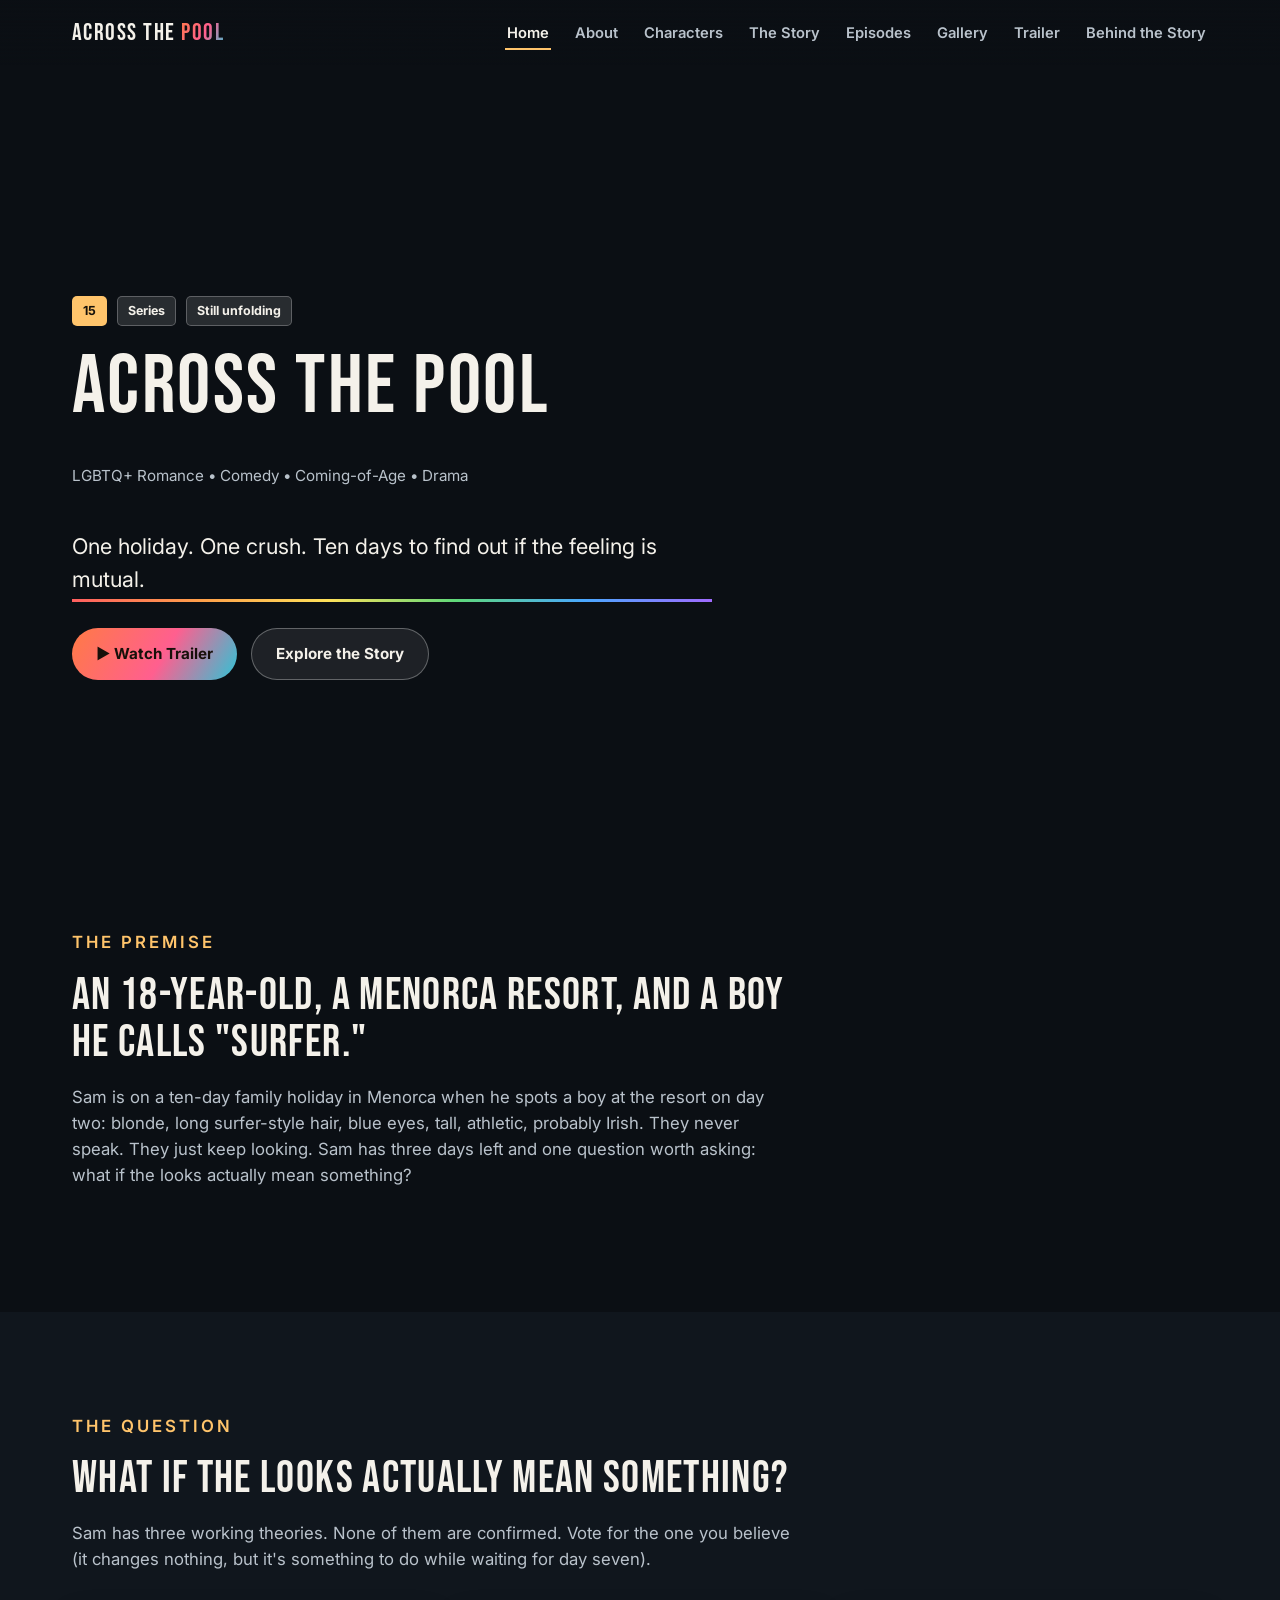
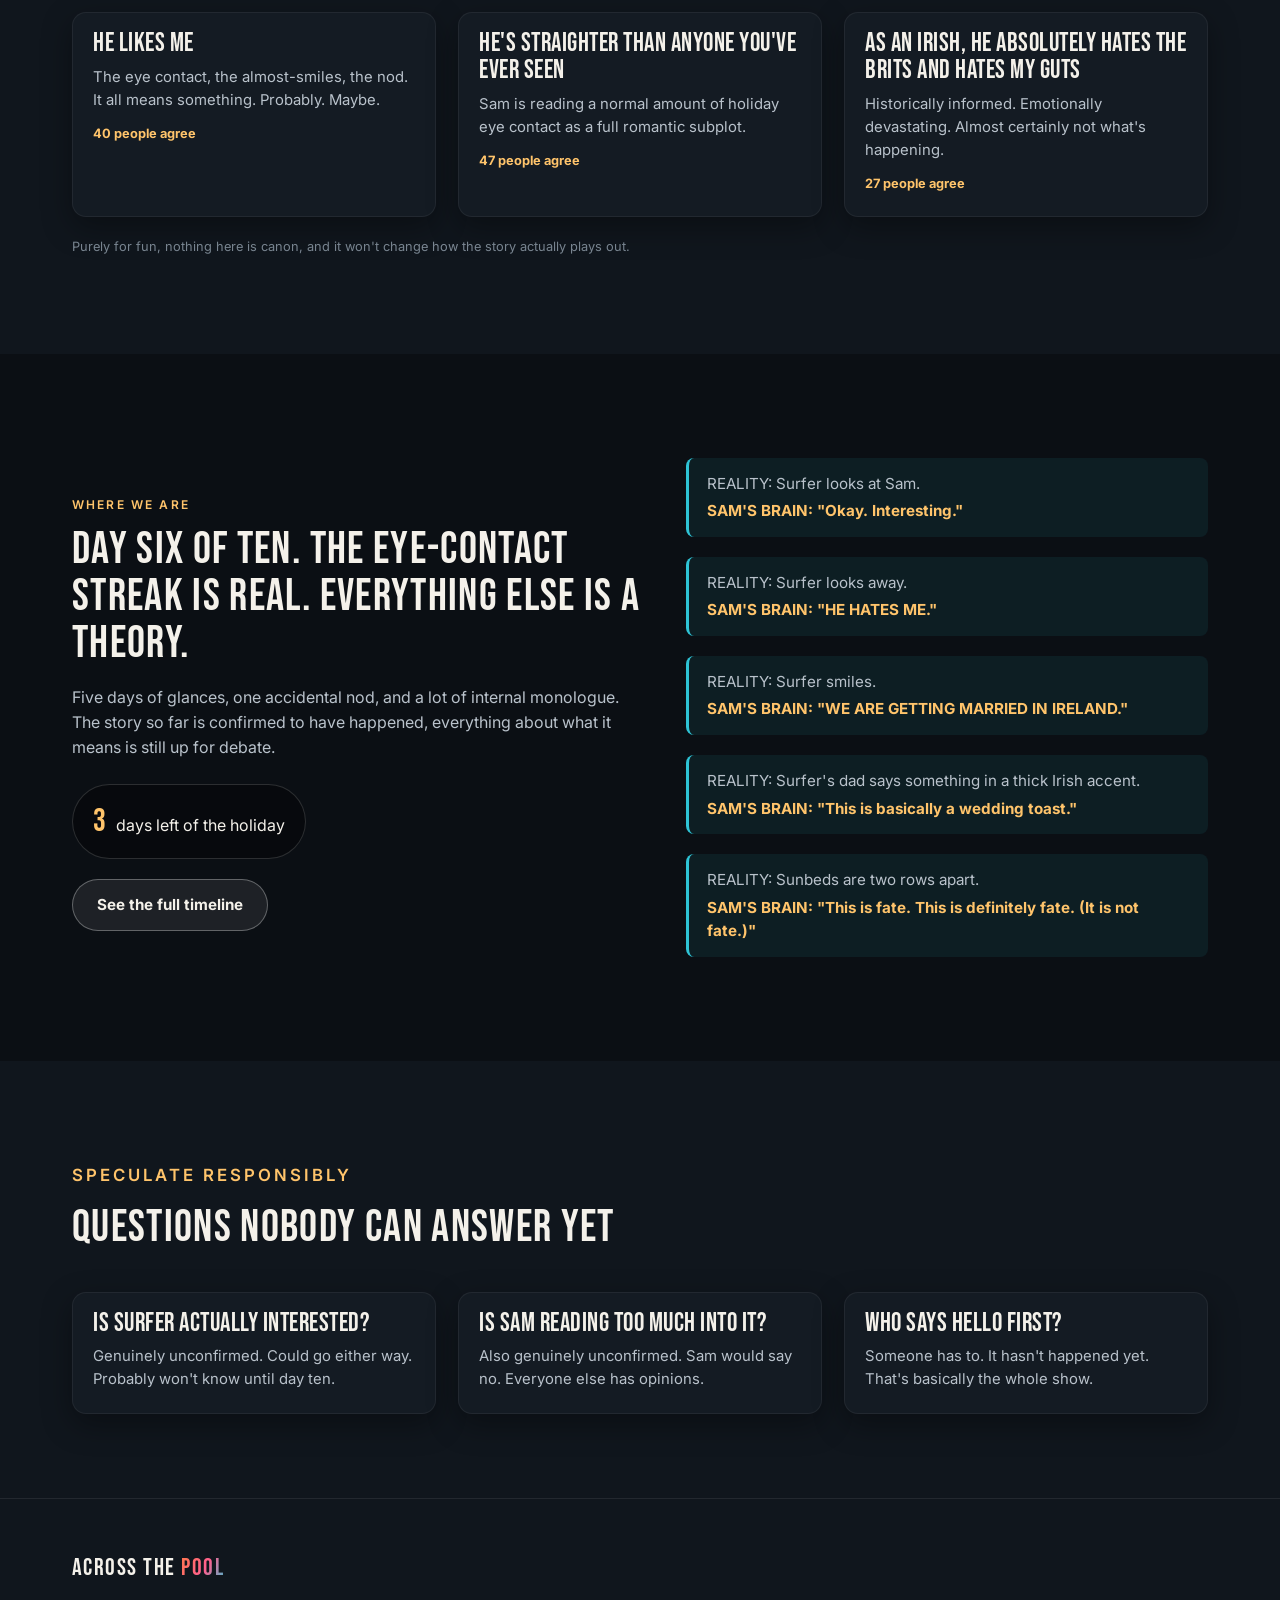
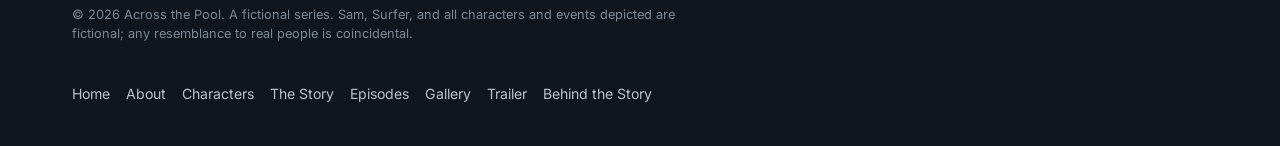
==== index.html @ 37cc49f0 "Build full Across the Pool promotional site Static, framework-free 8-page site (Home, About, Charact" ====
<!DOCTYPE html>
<html lang="en">
<head>
<meta charset="UTF-8">
<meta name="viewport" content="width=device-width, initial-scale=1.0">
<title>Across the Pool — An LGBTQ+ Coming-of-Age Romcom Series</title>
<meta name="description" content="Across the Pool: an 18-year-old on holiday in Menorca develops a crush on a mysterious Irish surfer. A real-time LGBTQ+ coming-of-age romantic comedy about looks that might mean something.">
<meta name="keywords" content="LGBTQ+ romcom, Menorca holiday romance, coming-of-age series, gay romcom, summer romance series, holiday crush story">
<link rel="canonical" href="./index.html">
<meta property="og:type" content="video.tv_show">
<meta property="og:title" content="Across the Pool">
<meta property="og:description" content="One holiday. One crush. Ten days to find out if the feeling is mutual.">
<meta property="og:image" content="https://images.unsplash.com/photo-1544984243-ec57ea16fe25?auto=format&fit=crop&w=1200&q=75">
<meta name="twitter:card" content="summary_large_image">
<meta name="twitter:title" content="Across the Pool">
<meta name="twitter:description" content="An 18-year-old on holiday in Menorca develops a crush on a mysterious Irish surfer, but does he feel the same?">
<link rel="preconnect" href="https://fonts.googleapis.com">
<link rel="preconnect" href="https://fonts.gstatic.com" crossorigin>
<link href="https://fonts.googleapis.com/css2?family=Bebas+Neue&family=Inter:wght@400;500;600;700;800&display=swap" rel="stylesheet">
<link rel="stylesheet" href="./assets/css/style.css">
<script type="application/ld+json">
{
  "@context": "https://schema.org",
  "@type": "TVSeries",
  "name": "Across the Pool",
  "genre": ["LGBTQ+ Romance", "Comedy", "Coming-of-Age", "Drama"],
  "description": "An 18-year-old on holiday in Menorca develops a crush on a mysterious Irish surfer, but does he feel the same?",
  "contentRating": "15"
}
</script>
</head>
<body>
<a href="#main" class="skip-link">Skip to content</a>

<header class="site-header">
  <div class="container nav-inner">
    <a href="./index.html" class="wordmark">ACROSS THE <span class="pool-word">POOL</span></a>
    <button class="nav-toggle" aria-expanded="false" aria-label="Toggle navigation menu">☰ Menu</button>
    <ul class="nav-links">
      <li><a href="./index.html" aria-current="page">Home</a></li>
      <li><a href="./about.html">About</a></li>
      <li><a href="./characters.html">Characters</a></li>
      <li><a href="./story.html">The Story</a></li>
      <li><a href="./episodes.html">Episodes</a></li>
      <li><a href="./gallery.html">Gallery</a></li>
      <li><a href="./trailer.html">Trailer</a></li>
      <li><a href="./behind-the-story.html">Behind the Story</a></li>
    </ul>
  </div>
</header>

<main id="main">
  <section class="hero">
    <div class="hero-bg" style="background-image:url('https://images.unsplash.com/photo-1544984243-ec57ea16fe25?auto=format&fit=crop&w=1920&q=80');" role="img" aria-label="Swimming pool beside a building at dusk, warm evening light"></div>
    <div class="container hero-content">
      <div class="badge-row">
        <span class="badge rating">15</span>
        <span class="badge">Series</span>
        <span class="badge">Still unfolding</span>
      </div>
      <h1>ACROSS THE <span class="pool-word">POOL</span></h1>
      <p class="genre-line">LGBTQ+ Romance • Comedy • Coming-of-Age • Drama</p>
      <p class="hero-tagline gradient-underline">One holiday. One crush. Ten days to find out if the feeling is mutual.</p>
      <div class="cta-row">
        <a href="./trailer.html" class="btn btn-primary">▶ Watch Trailer</a>
        <a href="./story.html" class="btn btn-secondary">Explore the Story</a>
      </div>
    </div>
  </section>

  <section>
    <div class="container">
      <div class="section-head">
        <p class="eyebrow">The Premise</p>
        <h2>An 18-year-old, a Menorca resort, and a boy he calls "Surfer."</h2>
        <p>Sam is on a ten-day family holiday in Menorca when he spots a boy at the resort on day two: blonde, long surfer-style hair, blue eyes, tall, athletic, probably Irish. They never speak. They just keep looking. Sam has three days left and one question worth asking: what if the looks actually mean something?</p>
      </div>
    </div>
  </section>

  <section class="section-alt">
    <div class="container">
      <div class="section-head">
        <p class="eyebrow">The Question</p>
        <h2>What if the looks actually mean something?</h2>
        <p>Sam has three working theories. None of them are confirmed. Vote for the one you believe (it changes nothing, but it's something to do while waiting for day seven).</p>
      </div>
      <div class="grid grid-3" data-theories></div>
      <p class="small-note mt-2">Purely for fun, nothing here is canon, and it won't change how the story actually plays out.</p>
    </div>
  </section>

  <section>
    <div class="container two-col">
      <div>
        <p class="eyebrow">Where We Are</p>
        <h2>Day six of ten. The eye-contact streak is real. Everything else is a theory.</h2>
        <p>Five days of glances, one accidental nod, and a lot of internal monologue. The story so far is confirmed to have happened, everything about what it means is still up for debate.</p>
        <div class="countdown">
          <span class="num" data-days-left>3</span>
          <span>days left of the holiday</span>
        </div>
        <div class="cta-row mt-2">
          <a href="./story.html" class="btn btn-secondary">See the full timeline</a>
        </div>
      </div>
      <div>
        <div data-brain-gags></div>
      </div>
    </div>
  </section>

  <section class="section-alt">
    <div class="container">
      <div class="section-head">
        <p class="eyebrow">Speculate Responsibly</p>
        <h2>Questions nobody can answer yet</h2>
      </div>
      <div class="grid grid-3">
        <div class="card"><div class="card-body"><h3>Is Surfer actually interested?</h3><p>Genuinely unconfirmed. Could go either way. Probably won't know until day ten.</p></div></div>
        <div class="card"><div class="card-body"><h3>Is Sam reading too much into it?</h3><p>Also genuinely unconfirmed. Sam would say no. Everyone else has opinions.</p></div></div>
        <div class="card"><div class="card-body"><h3>Who says hello first?</h3><p>Someone has to. It hasn't happened yet. That's basically the whole show.</p></div></div>
      </div>
    </div>
  </section>
</main>

<footer class="site-footer">
  <div class="container">
    <div class="footer-inner">
      <div>
        <a href="./index.html" class="wordmark">ACROSS THE <span class="pool-word">POOL</span></a>
        <p class="footer-fine">© 2026 Across the Pool. A fictional series. Sam, Surfer, and all characters and events depicted are fictional; any resemblance to real people is coincidental.</p>
      </div>
      <ul class="footer-links">
        <li><a href="./index.html">Home</a></li>
        <li><a href="./about.html">About</a></li>
        <li><a href="./characters.html">Characters</a></li>
        <li><a href="./story.html">The Story</a></li>
        <li><a href="./episodes.html">Episodes</a></li>
        <li><a href="./gallery.html">Gallery</a></li>
        <li><a href="./trailer.html">Trailer</a></li>
        <li><a href="./behind-the-story.html">Behind the Story</a></li>
      </ul>
    </div>
  </div>
</footer>

<script src="./assets/js/data.js"></script>
<script src="./assets/js/main.js"></script>
</body>
</html>
---- assets/css/style.css ----
/* Across the Pool — global stylesheet */

:root {
  --c-bg: #0b0f14;
  --c-bg-elevated: #10161d;
  --c-bg-card: #141b23;
  --c-text: #f4f1ea;
  --c-text-dim: #b9c2cb;
  --c-text-faint: #7c8894;

  --c-sunset-orange: #ff7a45;
  --c-sunset-pink: #ff5f8f;
  --c-gold: #ffc46b;
  --c-pool-blue: #2ec4d6;
  --c-pool-deep: #1690a8;

  --c-ie-green: #169b62;
  --c-ie-orange: #ff8c37;
  --c-uk-red: #c8102e;
  --c-uk-blue: #012169;
  --c-es-red: #aa151b;
  --c-es-gold: #f1bf00;

  --pride-gradient: linear-gradient(90deg, #ff5f5f, #ff9f4a, #ffe15a, #5fd97a, #4aa8ff, #a06bff);

  --grad-hero: linear-gradient(180deg, rgba(11,15,20,0.15) 0%, rgba(11,15,20,0.55) 55%, rgba(11,15,20,0.97) 100%);
  --grad-sunset: linear-gradient(120deg, var(--c-sunset-orange), var(--c-sunset-pink) 55%, var(--c-pool-blue));

  --radius: 14px;
  --radius-sm: 8px;
  --shadow-card: 0 10px 30px rgba(0,0,0,0.35);
  --font-display: "Bebas Neue", "Poppins", sans-serif;
  --font-body: "Inter", "Poppins", sans-serif;
  --maxw: 1180px;
}

@media (prefers-reduced-motion: reduce) {
  * { animation-duration: 0.001ms !important; animation-iteration-count: 1 !important; transition-duration: 0.001ms !important; scroll-behavior: auto !important; }
}

* { box-sizing: border-box; }
html { scroll-behavior: smooth; }

body {
  margin: 0;
  background: var(--c-bg);
  color: var(--c-text);
  font-family: var(--font-body);
  line-height: 1.55;
  -webkit-font-smoothing: antialiased;
}

img { max-width: 100%; display: block; }

a { color: inherit; }

.container {
  max-width: var(--maxw);
  margin: 0 auto;
  padding: 0 22px;
}

.skip-link {
  position: absolute;
  left: -999px;
  top: 0;
  background: var(--c-gold);
  color: #101010;
  padding: 10px 16px;
  z-index: 999;
  border-radius: 0 0 8px 0;
}
.skip-link:focus { left: 0; }

/* Typography */
h1, h2, h3, .display {
  font-family: var(--font-display);
  letter-spacing: 0.03em;
  font-weight: 400;
  line-height: 1.05;
  margin: 0 0 0.4em;
}
h1 { font-size: clamp(2.6rem, 7vw, 5.2rem); }
h2 { font-size: clamp(1.8rem, 4vw, 2.8rem); }
h3 { font-size: clamp(1.2rem, 2.4vw, 1.6rem); letter-spacing: 0.02em; }
p { color: var(--c-text-dim); }
.eyebrow {
  text-transform: uppercase;
  letter-spacing: 0.18em;
  font-size: 0.75rem;
  font-weight: 600;
  color: var(--c-gold);
}

.gradient-underline {
  display: inline-block;
  padding-bottom: 6px;
  background-image: var(--pride-gradient);
  background-size: 100% 3px;
  background-repeat: no-repeat;
  background-position: 0 100%;
}

/* Focus states */
a:focus-visible, button:focus-visible, [tabindex]:focus-visible, input:focus-visible {
  outline: 3px solid var(--c-gold);
  outline-offset: 2px;
}

/* Header / Nav */
.site-header {
  position: fixed;
  top: 0; left: 0; right: 0;
  z-index: 100;
  padding: 14px 0;
  background: linear-gradient(180deg, rgba(11,15,20,0.92), rgba(11,15,20,0));
  transition: background 0.3s ease;
}
.site-header.scrolled {
  background: rgba(11,15,20,0.92);
  backdrop-filter: blur(10px);
  box-shadow: 0 2px 20px rgba(0,0,0,0.3);
}
.nav-inner {
  display: flex;
  align-items: center;
  justify-content: space-between;
  gap: 16px;
}
.wordmark {
  font-family: var(--font-display);
  font-size: 1.5rem;
  letter-spacing: 0.06em;
  text-decoration: none;
  color: var(--c-text);
  display: flex;
  align-items: baseline;
  gap: 6px;
}
.wordmark .pool-word {
  background-image: var(--grad-sunset);
  -webkit-background-clip: text;
  background-clip: text;
  color: transparent;
}
.nav-links {
  display: flex;
  gap: 22px;
  list-style: none;
  margin: 0;
  padding: 0;
}
.nav-links a {
  text-decoration: none;
  font-size: 0.92rem;
  font-weight: 600;
  color: var(--c-text-dim);
  padding: 6px 2px;
  border-bottom: 2px solid transparent;
  transition: color 0.2s, border-color 0.2s;
}
.nav-links a:hover, .nav-links a[aria-current="page"] {
  color: var(--c-text);
  border-bottom-color: var(--c-gold);
}
.nav-toggle {
  display: none;
  background: none;
  border: 1px solid var(--c-text-faint);
  color: var(--c-text);
  border-radius: var(--radius-sm);
  padding: 8px 10px;
  cursor: pointer;
}

@media (max-width: 860px) {
  .nav-toggle { display: inline-flex; }
  .nav-links {
    position: absolute;
    top: 100%;
    left: 0; right: 0;
    background: rgba(11,15,20,0.98);
    flex-direction: column;
    padding: 16px 22px 22px;
    display: none;
    gap: 14px;
  }
  .nav-links.open { display: flex; }
}

/* Hero */
.hero {
  position: relative;
  min-height: 92vh;
  display: flex;
  align-items: flex-end;
  background-size: cover;
  background-position: center;
  overflow: hidden;
}
.hero::before {
  content: "";
  position: absolute;
  inset: 0;
  background: var(--grad-hero);
}
.hero .hero-bg {
  position: absolute;
  inset: 0;
  background-size: cover;
  background-position: center;
  animation: slowzoom 24s ease-in-out infinite alternate;
}
@keyframes slowzoom {
  from { transform: scale(1); }
  to { transform: scale(1.08); }
}
.hero-content {
  position: relative;
  z-index: 2;
  padding-bottom: 64px;
  width: 100%;
}
.badge-row {
  display: flex;
  gap: 10px;
  align-items: center;
  flex-wrap: wrap;
  margin-bottom: 18px;
}
.badge {
  font-size: 0.78rem;
  font-weight: 700;
  padding: 4px 10px;
  border-radius: 5px;
  background: rgba(255,255,255,0.12);
  border: 1px solid rgba(255,255,255,0.25);
}
.badge.rating { background: var(--c-gold); color: #16110a; border-color: transparent; }
.genre-line {
  font-size: 0.95rem;
  color: var(--c-text-dim);
  margin-bottom: 20px;
}
.hero-tagline {
  font-size: clamp(1.05rem, 2.2vw, 1.35rem);
  max-width: 640px;
  color: var(--c-text);
  margin-bottom: 26px;
}
.cta-row { display: flex; gap: 14px; flex-wrap: wrap; }

.btn {
  display: inline-flex;
  align-items: center;
  gap: 8px;
  padding: 13px 24px;
  border-radius: 999px;
  font-weight: 700;
  font-size: 0.95rem;
  text-decoration: none;
  border: none;
  cursor: pointer;
  transition: transform 0.15s ease, box-shadow 0.15s ease;
}
.btn:hover { transform: translateY(-2px); }
.btn-primary {
  background: var(--grad-sunset);
  color: #17100a;
}
.btn-primary:hover { box-shadow: 0 10px 24px rgba(255,122,69,0.35); }
.btn-secondary {
  background: rgba(255,255,255,0.08);
  color: var(--c-text);
  border: 1px solid rgba(255,255,255,0.3);
}
.btn-secondary:hover { background: rgba(255,255,255,0.16); }

/* Sections */
section { padding: 84px 0; }
.section-alt { background: var(--c-bg-elevated); }
.section-head { max-width: 720px; margin-bottom: 40px; }
.section-head p { font-size: 1.05rem; }

/* Cards grid */
.grid {
  display: grid;
  gap: 22px;
}
.grid-3 { grid-template-columns: repeat(3, 1fr); }
.grid-2 { grid-template-columns: repeat(2, 1fr); }
.grid-4 { grid-template-columns: repeat(4, 1fr); }
@media (max-width: 900px) {
  .grid-3, .grid-4 { grid-template-columns: repeat(2, 1fr); }
}
@media (max-width: 600px) {
  .grid-3, .grid-4, .grid-2 { grid-template-columns: 1fr; }
}

.card {
  background: var(--c-bg-card);
  border-radius: var(--radius);
  overflow: hidden;
  border: 1px solid rgba(255,255,255,0.06);
  box-shadow: var(--shadow-card);
  transition: transform 0.2s ease, border-color 0.2s ease;
}
.card:hover { transform: translateY(-4px); border-color: rgba(255,196,107,0.4); }
.card-media { aspect-ratio: 16/10; overflow: hidden; background: #000; }
.card-media img { width: 100%; height: 100%; object-fit: cover; }
.card-body { padding: 18px 20px 22px; }
.card-body h3 { margin-bottom: 8px; }
.card-body p { font-size: 0.93rem; margin: 0; }

/* Theory cards */
.theory-card {
  cursor: pointer;
  position: relative;
}
.theory-card .vote-count {
  margin-top: 12px;
  font-size: 0.8rem;
  color: var(--c-gold);
  font-weight: 700;
}
.theory-card[aria-pressed="true"] {
  border-color: var(--c-gold);
  background: linear-gradient(180deg, rgba(255,196,107,0.08), var(--c-bg-card) 40%);
}

/* Brain gag */
.brain-gag {
  border-left: 3px solid var(--c-pool-blue);
  background: rgba(46,196,214,0.08);
  border-radius: var(--radius-sm);
  padding: 14px 18px;
  margin: 20px 0;
  font-size: 0.95rem;
}
.brain-gag .reality { color: var(--c-text-dim); }
.brain-gag .brain { color: var(--c-gold); font-weight: 700; display: block; margin-top: 4px; }

/* Countdown */
.countdown {
  display: inline-flex;
  align-items: baseline;
  gap: 10px;
  background: rgba(0,0,0,0.35);
  border: 1px solid rgba(255,255,255,0.15);
  padding: 12px 20px;
  border-radius: 999px;
  margin-top: 8px;
}
.countdown .num {
  font-family: var(--font-display);
  font-size: 2rem;
  color: var(--c-gold);
}

/* Flip cards (Characters) */
.flip-wrap {
  perspective: 1400px;
}
.flip-card {
  position: relative;
  width: 100%;
  min-height: 320px;
  cursor: pointer;
}
.flip-inner {
  position: relative;
  width: 100%;
  height: 100%;
  min-height: 320px;
  transition: transform 0.6s cubic-bezier(.2,.8,.2,1);
  transform-style: preserve-3d;
}
.flip-card.flipped .flip-inner { transform: rotateY(180deg); }
.flip-face {
  position: absolute;
  inset: 0;
  backface-visibility: hidden;
  border-radius: var(--radius);
  padding: 26px;
  border: 1px solid rgba(255,255,255,0.08);
  display: flex;
  flex-direction: column;
  justify-content: center;
}
.flip-front { background: linear-gradient(160deg, var(--c-bg-card), var(--c-bg-elevated)); }
.flip-back {
  background: linear-gradient(160deg, #1a2530, #10161d);
  transform: rotateY(180deg);
}
.flip-hint { font-size: 0.78rem; color: var(--c-text-faint); margin-top: auto; }

/* Character know/think/dontknow columns */
.know-grid {
  display: grid;
  grid-template-columns: repeat(3, 1fr);
  gap: 18px;
  margin-top: 24px;
}
@media (max-width: 800px) { .know-grid { grid-template-columns: 1fr; } }
.know-col {
  background: var(--c-bg-card);
  border-radius: var(--radius);
  padding: 20px;
  border-top: 3px solid var(--c-pool-blue);
}
.know-col.think { border-top-color: var(--c-gold); }
.know-col.dontknow { border-top-color: var(--c-text-faint); }
.know-col h4 { margin: 0 0 10px; font-size: 0.95rem; text-transform: uppercase; letter-spacing: 0.06em; }
.know-col ul { margin: 0; padding-left: 18px; color: var(--c-text-dim); font-size: 0.92rem; }
.know-col li { margin-bottom: 6px; }

.redacted {
  display: inline-block;
  background: #222;
  color: transparent;
  border-radius: 4px;
  padding: 0 8px;
  user-select: none;
  filter: blur(0.4px);
}

/* Timeline */
.timeline {
  position: relative;
  margin-top: 30px;
}
.timeline-track {
  display: flex;
  gap: 18px;
  overflow-x: auto;
  padding-bottom: 18px;
  scroll-snap-type: x proximity;
}
.timeline-track::-webkit-scrollbar { height: 8px; }
.timeline-track::-webkit-scrollbar-thumb { background: rgba(255,255,255,0.2); border-radius: 8px; }
.day-card {
  scroll-snap-align: start;
  flex: 0 0 260px;
  background: var(--c-bg-card);
  border-radius: var(--radius);
  border: 1px solid rgba(255,255,255,0.08);
  overflow: hidden;
  cursor: pointer;
  transition: border-color 0.2s, transform 0.2s;
}
.day-card:hover { border-color: var(--c-gold); transform: translateY(-3px); }
.day-card.locked { opacity: 0.55; filter: grayscale(0.7); cursor: default; }
.day-card.locked:hover { transform: none; border-color: rgba(255,255,255,0.08); }
.day-card .card-media { aspect-ratio: 4/3; }
.day-num {
  font-family: var(--font-display);
  color: var(--c-gold);
  font-size: 0.9rem;
  letter-spacing: 0.1em;
}
.status-pill {
  display: inline-block;
  font-size: 0.68rem;
  font-weight: 700;
  text-transform: uppercase;
  letter-spacing: 0.06em;
  padding: 2px 8px;
  border-radius: 999px;
  margin-top: 8px;
}
.status-pill.confirmed { background: rgba(46,196,214,0.18); color: var(--c-pool-blue); }
.status-pill.plausible { background: rgba(255,196,107,0.18); color: var(--c-gold); }
.status-pill.unconfirmed, .status-pill.locked { background: rgba(255,255,255,0.08); color: var(--c-text-faint); }

.day-detail {
  margin-top: 28px;
  background: var(--c-bg-card);
  border-radius: var(--radius);
  padding: 28px;
  border: 1px solid rgba(255,255,255,0.08);
  display: none;
}
.day-detail.visible { display: grid; grid-template-columns: 1.1fr 1fr; gap: 26px; }
@media (max-width: 800px) { .day-detail.visible { grid-template-columns: 1fr; } }
.day-detail img { border-radius: var(--radius-sm); }
.compare-row { margin-top: 14px; }
.compare-row h4 { margin: 0 0 4px; font-size: 0.82rem; text-transform: uppercase; letter-spacing: 0.05em; color: var(--c-text-faint); }

/* Tracker */
.tracker-grid {
  display: grid;
  grid-template-columns: repeat(3, 1fr);
  gap: 18px;
  margin-top: 26px;
}
@media (max-width: 800px) { .tracker-grid { grid-template-columns: 1fr; } }
.tracker-col {
  border-radius: var(--radius);
  padding: 22px;
  background: var(--c-bg-card);
}
.tracker-col.confirmed { border-top: 4px solid var(--c-pool-blue); }
.tracker-col.plausible { border-top: 4px solid var(--c-gold); }
.tracker-col.unconfirmed { border-top: 4px solid var(--c-sunset-pink); }
.tracker-col h3 { font-size: 1.1rem; margin-bottom: 12px; }
.tracker-col ul { padding-left: 18px; color: var(--c-text-dim); }
.tracker-col li { margin-bottom: 8px; }

/* Episodes */
.episode-card .card-media { position: relative; }
.ep-number {
  position: absolute;
  top: 10px; left: 10px;
  background: rgba(0,0,0,0.6);
  color: var(--c-gold);
  font-family: var(--font-display);
  font-size: 1.1rem;
  padding: 2px 12px;
  border-radius: 6px;
}
.coming-soon-flag {
  position: absolute;
  bottom: 10px; right: 10px;
  background: var(--c-gold);
  color: #17110a;
  font-weight: 700;
  font-size: 0.7rem;
  text-transform: uppercase;
  letter-spacing: 0.05em;
  padding: 4px 10px;
  border-radius: 999px;
}
.runtime { font-size: 0.82rem; color: var(--c-text-faint); }

/* Gallery */
.gallery-grid {
  columns: 4 260px;
  column-gap: 16px;
}
.gallery-grid figure {
  break-inside: avoid;
  margin: 0 0 16px;
  border-radius: var(--radius-sm);
  overflow: hidden;
  cursor: zoom-in;
  position: relative;
}
.gallery-grid img { width: 100%; transition: transform 0.3s ease; }
.gallery-grid figure:hover img { transform: scale(1.04); }

.lightbox {
  position: fixed;
  inset: 0;
  background: rgba(5,7,10,0.95);
  display: none;
  align-items: center;
  justify-content: center;
  z-index: 999;
  padding: 30px;
}
.lightbox.open { display: flex; }
.lightbox-inner { max-width: 900px; width: 100%; text-align: center; }
.lightbox-inner img { max-height: 74vh; margin: 0 auto; border-radius: var(--radius-sm); }
.lightbox-caption { margin-top: 14px; color: var(--c-text-dim); }
.lightbox-controls {
  position: absolute;
  top: 20px; right: 20px;
  display: flex;
  gap: 10px;
}
.lightbox-btn {
  background: rgba(255,255,255,0.1);
  border: 1px solid rgba(255,255,255,0.3);
  color: #fff;
  border-radius: 999px;
  width: 42px; height: 42px;
  cursor: pointer;
  font-size: 1.1rem;
}
.lightbox-nav {
  position: absolute;
  top: 50%; transform: translateY(-50%);
  background: rgba(255,255,255,0.1);
  border: 1px solid rgba(255,255,255,0.3);
  color: #fff;
  border-radius: 999px;
  width: 46px; height: 46px;
  cursor: pointer;
  font-size: 1.3rem;
}
.lightbox-nav.prev { left: 20px; }
.lightbox-nav.next { right: 20px; }

/* Trailer */
.trailer-player {
  position: relative;
  aspect-ratio: 16/9;
  border-radius: var(--radius);
  overflow: hidden;
  background-size: cover;
  background-position: center;
  display: flex;
  align-items: center;
  justify-content: center;
  border: 1px solid rgba(255,255,255,0.1);
}
.trailer-player::before {
  content: "";
  position: absolute;
  inset: 0;
  background: linear-gradient(0deg, rgba(0,0,0,0.75), rgba(0,0,0,0.15));
}
.play-btn {
  position: relative;
  z-index: 2;
  width: 84px; height: 84px;
  border-radius: 50%;
  background: rgba(255,255,255,0.16);
  border: 2px solid rgba(255,255,255,0.6);
  color: #fff;
  font-size: 1.8rem;
  cursor: pointer;
  display: flex;
  align-items: center;
  justify-content: center;
}
.play-btn:hover { background: var(--grad-sunset); border-color: transparent; color: #17110a; }
.trailer-note {
  position: absolute;
  z-index: 2;
  bottom: 20px;
  left: 20px;
  right: 20px;
  color: var(--c-text-dim);
  font-size: 0.85rem;
}

/* Quotes */
.quote-block {
  border-left: 3px solid var(--c-gold);
  padding: 4px 0 4px 18px;
  margin: 18px 0;
  font-style: italic;
  color: var(--c-text);
}

/* Footer */
.site-footer {
  padding: 50px 0 40px;
  border-top: 1px solid rgba(255,255,255,0.08);
  background: var(--c-bg-elevated);
}
.footer-inner {
  display: flex;
  justify-content: space-between;
  flex-wrap: wrap;
  gap: 24px;
}
.footer-links {
  display: flex;
  gap: 16px;
  flex-wrap: wrap;
  list-style: none;
  padding: 0;
  margin: 0;
}
.footer-links a { text-decoration: none; color: var(--c-text-dim); font-size: 0.88rem; }
.footer-links a:hover { color: var(--c-text); }
.footer-fine { color: var(--c-text-faint); font-size: 0.8rem; margin-top: 18px; max-width: 640px; }

/* Utility */
.text-center { text-align: center; }
.mt-1 { margin-top: 10px; } .mt-2 { margin-top: 20px; } .mt-3 { margin-top: 32px; }
.stack-gap { display: flex; flex-direction: column; gap: 8px; }
.small-note { font-size: 0.8rem; color: var(--c-text-faint); }
.season-select {
  background: var(--c-bg-card);
  color: var(--c-text);
  border: 1px solid rgba(255,255,255,0.2);
  border-radius: var(--radius-sm);
  padding: 8px 12px;
  font-family: var(--font-body);
}
.page-hero {
  padding: 150px 0 60px;
  background: linear-gradient(160deg, var(--c-bg-elevated), var(--c-bg));
  border-bottom: 1px solid rgba(255,255,255,0.06);
}
.two-col {
  display: grid;
  grid-template-columns: 1.1fr 1fr;
  gap: 40px;
  align-items: center;
}
@media (max-width: 860px) { .two-col { grid-template-columns: 1fr; } }
.pill-list { display: flex; flex-wrap: wrap; gap: 10px; margin-top: 16px; }
.pill { background: rgba(255,255,255,0.08); border: 1px solid rgba(255,255,255,0.16); padding: 6px 14px; border-radius: 999px; font-size: 0.82rem; }
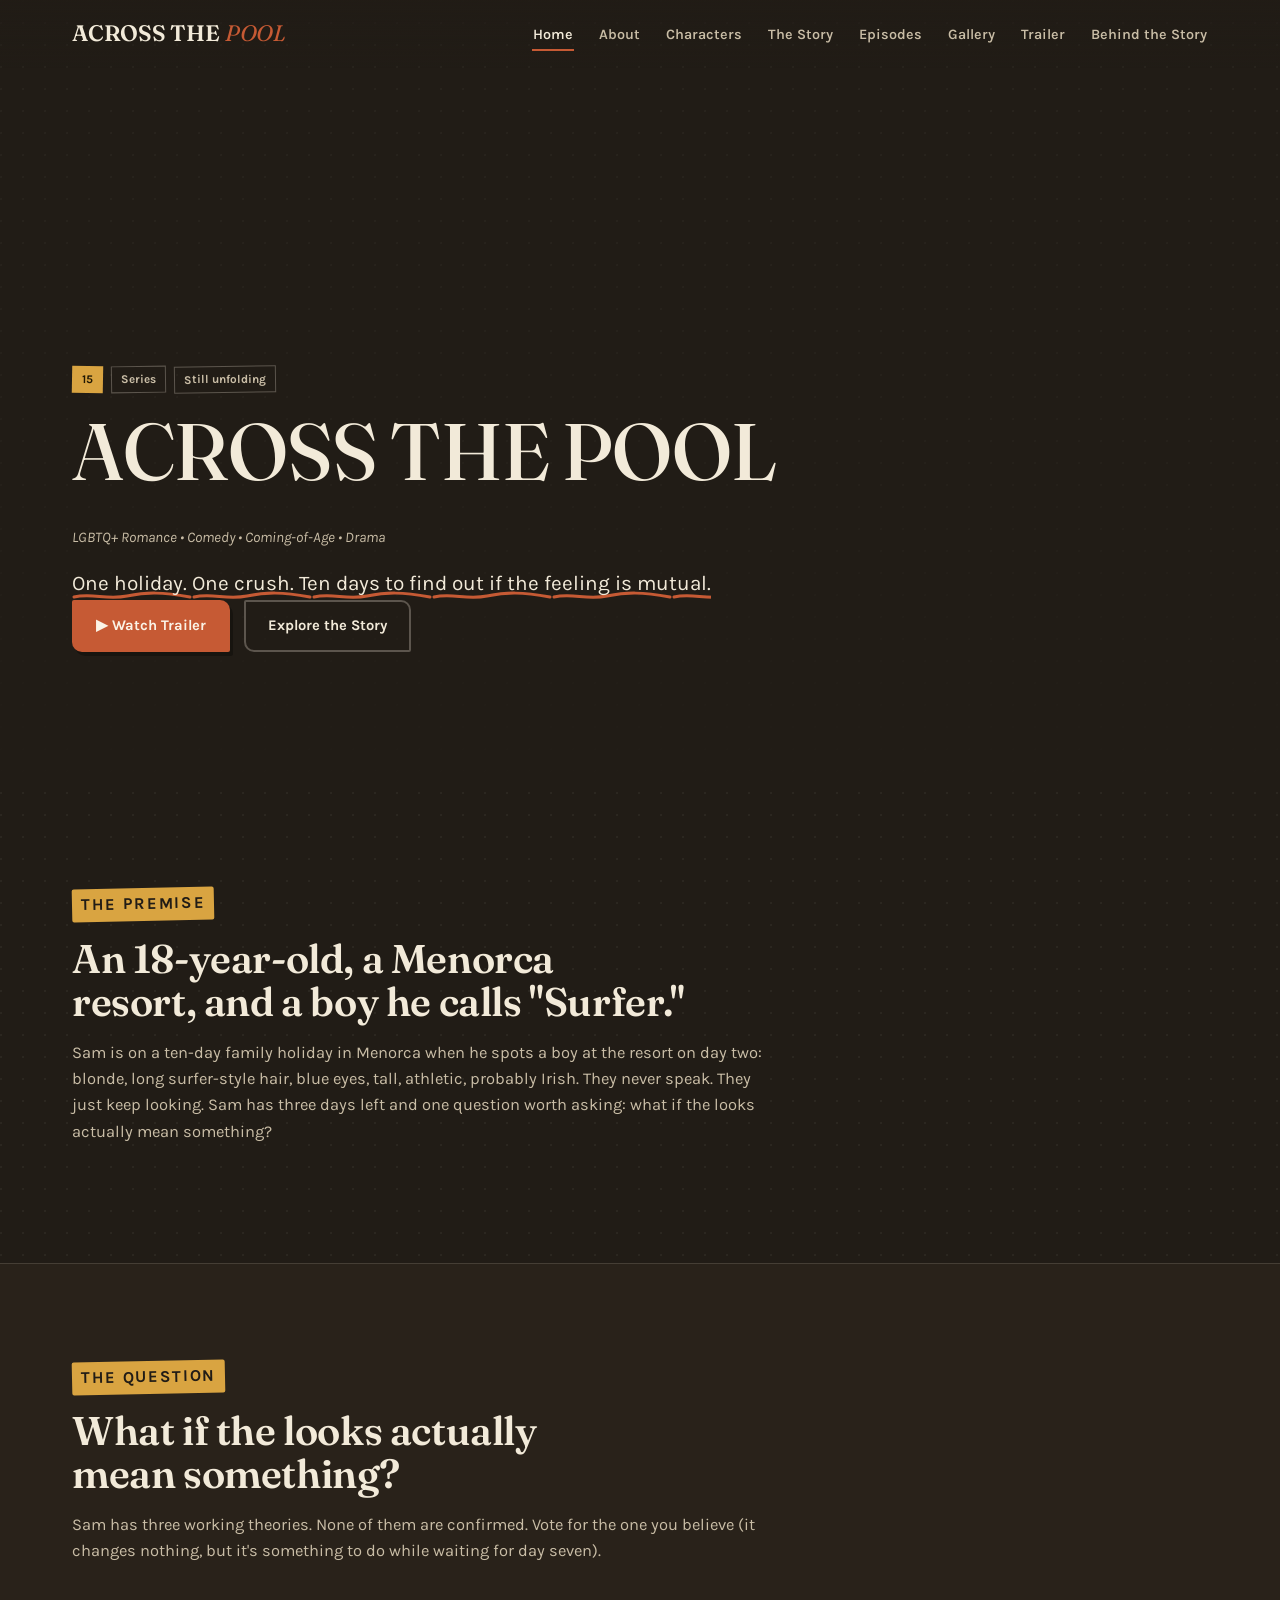
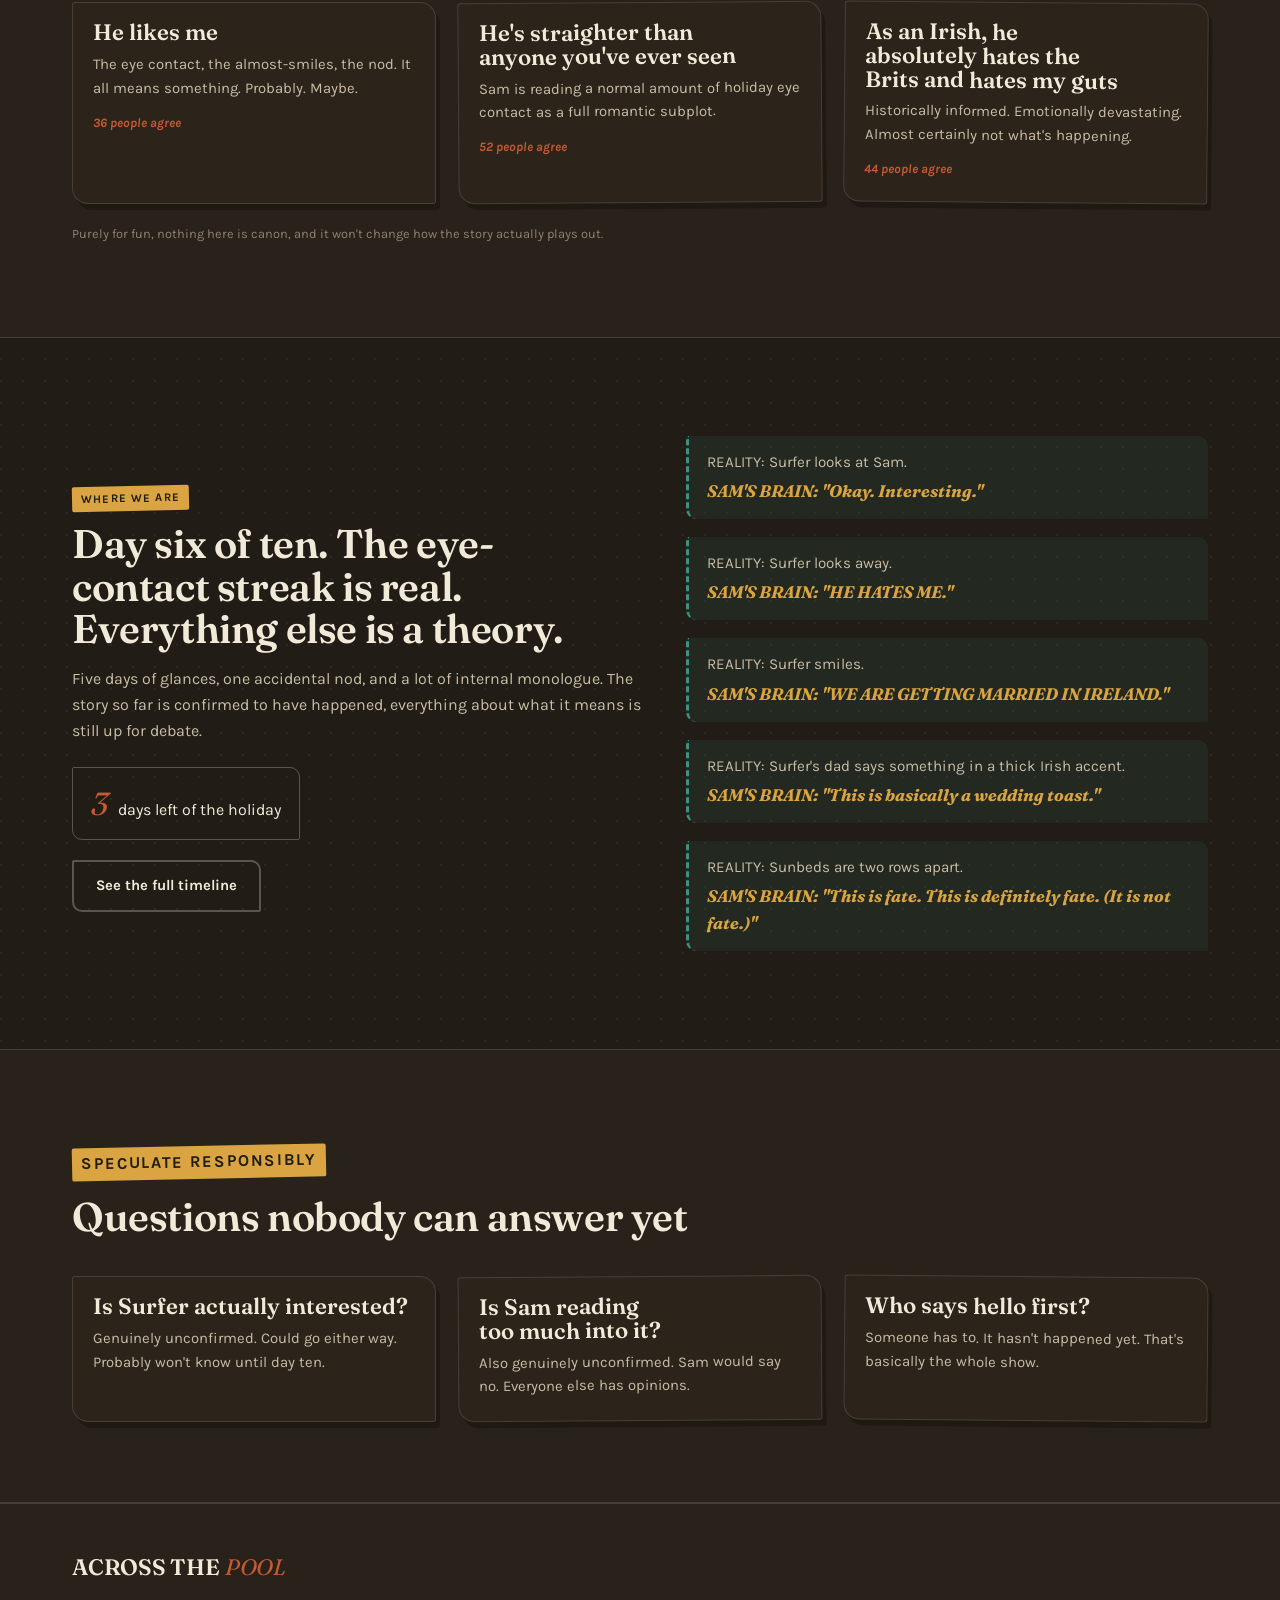
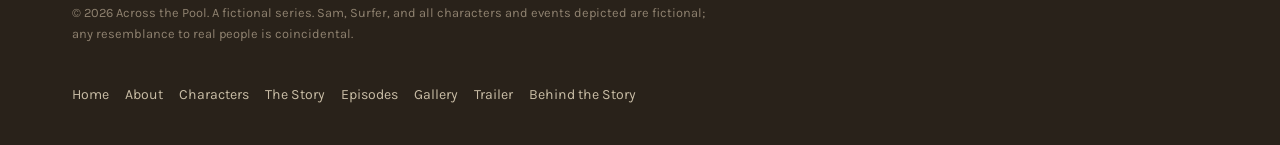
==== commit c8d1c6aa: "Redesign visual identity to feel hand-built, not templated Replace the generic dark-mode/gradient-bu" ====
--- a/index.html
+++ b/index.html
@@ -16,7 +16,7 @@
 <meta name="twitter:description" content="An 18-year-old on holiday in Menorca develops a crush on a mysterious Irish surfer, but does he feel the same?">
 <link rel="preconnect" href="https://fonts.googleapis.com">
 <link rel="preconnect" href="https://fonts.gstatic.com" crossorigin>
-<link href="https://fonts.googleapis.com/css2?family=Bebas+Neue&family=Inter:wght@400;500;600;700;800&display=swap" rel="stylesheet">
+<link href="https://fonts.googleapis.com/css2?family=Fraunces:ital,opsz,wght@0,9..144,400..600;1,9..144,400..500&family=Karla:wght@400;500;600;700;800&display=swap" rel="stylesheet">
 <link rel="stylesheet" href="./assets/css/style.css">
 <script type="application/ld+json">
 {
--- a/assets/css/style.css
+++ b/assets/css/style.css
@@ -1,36 +1,28 @@
 /* Across the Pool — global stylesheet */
 
 :root {
-  --c-bg: #0b0f14;
-  --c-bg-elevated: #10161d;
-  --c-bg-card: #141b23;
-  --c-text: #f4f1ea;
-  --c-text-dim: #b9c2cb;
-  --c-text-faint: #7c8894;
-
-  --c-sunset-orange: #ff7a45;
-  --c-sunset-pink: #ff5f8f;
-  --c-gold: #ffc46b;
-  --c-pool-blue: #2ec4d6;
-  --c-pool-deep: #1690a8;
-
-  --c-ie-green: #169b62;
-  --c-ie-orange: #ff8c37;
-  --c-uk-red: #c8102e;
-  --c-uk-blue: #012169;
-  --c-es-red: #aa151b;
-  --c-es-gold: #f1bf00;
-
-  --pride-gradient: linear-gradient(90deg, #ff5f5f, #ff9f4a, #ffe15a, #5fd97a, #4aa8ff, #a06bff);
-
-  --grad-hero: linear-gradient(180deg, rgba(11,15,20,0.15) 0%, rgba(11,15,20,0.55) 55%, rgba(11,15,20,0.97) 100%);
-  --grad-sunset: linear-gradient(120deg, var(--c-sunset-orange), var(--c-sunset-pink) 55%, var(--c-pool-blue));
-
-  --radius: 14px;
-  --radius-sm: 8px;
-  --shadow-card: 0 10px 30px rgba(0,0,0,0.35);
-  --font-display: "Bebas Neue", "Poppins", sans-serif;
-  --font-body: "Inter", "Poppins", sans-serif;
+  --c-bg: #211c16;
+  --c-bg-elevated: #29221a;
+  --c-bg-card: #2c241b;
+  --c-text: #f2ead9;
+  --c-text-dim: #c9bda6;
+  --c-text-faint: #8f8270;
+
+  --c-rust: #c65a34;
+  --c-rust-dim: #9c4527;
+  --c-mustard: #d9a441;
+  --c-teal: #3f8f83;
+  --c-teal-dim: #2c6a61;
+  --c-clay: #b6472e;
+
+  --paper-line: rgba(242,234,217,0.14);
+  --paper-line-strong: rgba(242,234,217,0.28);
+
+  --radius: 3px 16px 3px 16px;
+  --radius-sm: 2px 10px 2px 10px;
+  --shadow-card: 4px 6px 0 rgba(0,0,0,0.28);
+  --font-display: "Fraunces", "Iowan Old Style", "Palatino Linotype", serif;
+  --font-body: "Karla", "Helvetica Neue", Arial, sans-serif;
   --maxw: 1180px;
 }
 
@@ -44,9 +36,12 @@
 body {
   margin: 0;
   background: var(--c-bg);
+  background-image:
+    radial-gradient(circle at 1px 1px, rgba(242,234,217,0.05) 1px, transparent 0);
+  background-size: 22px 22px;
   color: var(--c-text);
   font-family: var(--font-body);
-  line-height: 1.55;
+  line-height: 1.6;
   -webkit-font-smoothing: antialiased;
 }
 
@@ -64,8 +59,8 @@
   position: absolute;
   left: -999px;
   top: 0;
-  background: var(--c-gold);
-  color: #101010;
+  background: var(--c-mustard);
+  color: #201804;
   padding: 10px 16px;
   z-index: 999;
   border-radius: 0 0 8px 0;
@@ -75,35 +70,43 @@
 /* Typography */
 h1, h2, h3, .display {
   font-family: var(--font-display);
-  letter-spacing: 0.03em;
-  font-weight: 400;
-  line-height: 1.05;
+  font-optical-sizing: auto;
+  letter-spacing: -0.01em;
+  font-weight: 600;
+  line-height: 1.06;
   margin: 0 0 0.4em;
-}
-h1 { font-size: clamp(2.6rem, 7vw, 5.2rem); }
-h2 { font-size: clamp(1.8rem, 4vw, 2.8rem); }
-h3 { font-size: clamp(1.2rem, 2.4vw, 1.6rem); letter-spacing: 0.02em; }
+  text-wrap: balance;
+}
+h1 { font-size: clamp(2.6rem, 7vw, 5rem); font-weight: 500; }
+h2 { font-size: clamp(1.7rem, 3.6vw, 2.5rem); }
+h2 em, h1 em, .display em { font-style: italic; font-weight: 400; color: var(--c-rust); }
+h3 { font-size: clamp(1.15rem, 2.2vw, 1.4rem); letter-spacing: 0; }
 p { color: var(--c-text-dim); }
 .eyebrow {
+  display: inline-block;
   text-transform: uppercase;
-  letter-spacing: 0.18em;
-  font-size: 0.75rem;
-  font-weight: 600;
-  color: var(--c-gold);
+  letter-spacing: 0.1em;
+  font-size: 0.72rem;
+  font-weight: 700;
+  color: var(--c-bg);
+  background: var(--c-mustard);
+  padding: 3px 9px 4px;
+  transform: rotate(-1.2deg);
+  border-radius: 2px;
 }
 
 .gradient-underline {
-  display: inline-block;
+  display: inline;
+  background-image: url("data:image/svg+xml,%3Csvg xmlns='http://www.w3.org/2000/svg' width='120' height='10' viewBox='0 0 120 10'%3E%3Cpath d='M2 6 C 20 2, 35 9, 55 5 S 90 1, 118 6' fill='none' stroke='%23c65a34' stroke-width='3' stroke-linecap='round'/%3E%3C/svg%3E");
+  background-repeat: repeat-x;
+  background-size: 120px 10px;
+  background-position: 0 100%;
   padding-bottom: 6px;
-  background-image: var(--pride-gradient);
-  background-size: 100% 3px;
-  background-repeat: no-repeat;
-  background-position: 0 100%;
 }
 
 /* Focus states */
 a:focus-visible, button:focus-visible, [tabindex]:focus-visible, input:focus-visible {
-  outline: 3px solid var(--c-gold);
+  outline: 3px solid var(--c-mustard);
   outline-offset: 2px;
 }
 
@@ -112,14 +115,13 @@
   position: fixed;
   top: 0; left: 0; right: 0;
   z-index: 100;
-  padding: 14px 0;
-  background: linear-gradient(180deg, rgba(11,15,20,0.92), rgba(11,15,20,0));
-  transition: background 0.3s ease;
+  padding: 16px 0;
+  background: linear-gradient(180deg, rgba(33,28,22,0.95), rgba(33,28,22,0));
+  transition: background 0.3s ease, box-shadow 0.3s ease;
 }
 .site-header.scrolled {
-  background: rgba(11,15,20,0.92);
-  backdrop-filter: blur(10px);
-  box-shadow: 0 2px 20px rgba(0,0,0,0.3);
+  background: rgba(33,28,22,0.96);
+  box-shadow: 0 1px 0 var(--paper-line);
 }
 .nav-inner {
   display: flex;
@@ -129,39 +131,39 @@
 }
 .wordmark {
   font-family: var(--font-display);
-  font-size: 1.5rem;
-  letter-spacing: 0.06em;
+  font-size: 1.4rem;
+  font-weight: 600;
+  letter-spacing: -0.01em;
   text-decoration: none;
   color: var(--c-text);
   display: flex;
   align-items: baseline;
-  gap: 6px;
+  gap: 5px;
 }
 .wordmark .pool-word {
-  background-image: var(--grad-sunset);
-  -webkit-background-clip: text;
-  background-clip: text;
-  color: transparent;
+  font-style: italic;
+  font-weight: 400;
+  color: var(--c-rust);
 }
 .nav-links {
   display: flex;
-  gap: 22px;
+  gap: 24px;
   list-style: none;
   margin: 0;
   padding: 0;
 }
 .nav-links a {
   text-decoration: none;
-  font-size: 0.92rem;
+  font-size: 0.9rem;
   font-weight: 600;
   color: var(--c-text-dim);
-  padding: 6px 2px;
+  padding: 6px 1px;
   border-bottom: 2px solid transparent;
   transition: color 0.2s, border-color 0.2s;
 }
 .nav-links a:hover, .nav-links a[aria-current="page"] {
   color: var(--c-text);
-  border-bottom-color: var(--c-gold);
+  border-bottom-color: var(--c-rust);
 }
 .nav-toggle {
   display: none;
@@ -171,6 +173,7 @@
   border-radius: var(--radius-sm);
   padding: 8px 10px;
   cursor: pointer;
+  font-family: var(--font-body);
 }
 
 @media (max-width: 860px) {
@@ -179,7 +182,7 @@
     position: absolute;
     top: 100%;
     left: 0; right: 0;
-    background: rgba(11,15,20,0.98);
+    background: rgba(33,28,22,0.98);
     flex-direction: column;
     padding: 16px 22px 22px;
     display: none;
@@ -191,7 +194,7 @@
 /* Hero */
 .hero {
   position: relative;
-  min-height: 92vh;
+  min-height: 88vh;
   display: flex;
   align-items: flex-end;
   background-size: cover;
@@ -202,51 +205,47 @@
   content: "";
   position: absolute;
   inset: 0;
-  background: var(--grad-hero);
+  background: linear-gradient(180deg, rgba(33,28,22,0.25) 0%, rgba(33,28,22,0.55) 55%, rgba(33,28,22,0.98) 100%);
 }
 .hero .hero-bg {
   position: absolute;
   inset: 0;
   background-size: cover;
   background-position: center;
-  animation: slowzoom 24s ease-in-out infinite alternate;
-}
-@keyframes slowzoom {
-  from { transform: scale(1); }
-  to { transform: scale(1.08); }
 }
 .hero-content {
   position: relative;
   z-index: 2;
-  padding-bottom: 64px;
+  padding-bottom: 60px;
   width: 100%;
 }
 .badge-row {
   display: flex;
-  gap: 10px;
+  gap: 8px;
   align-items: center;
   flex-wrap: wrap;
+  margin-bottom: 16px;
+}
+.badge {
+  font-size: 0.74rem;
+  font-weight: 700;
+  padding: 3px 9px;
+  border: 1px solid var(--paper-line-strong);
+  color: var(--c-text-dim);
+  transform: rotate(-0.8deg);
+}
+.badge.rating { background: var(--c-mustard); color: #201804; border-color: transparent; transform: rotate(1deg); }
+.genre-line {
+  font-size: 0.92rem;
+  color: var(--c-text-dim);
   margin-bottom: 18px;
-}
-.badge {
-  font-size: 0.78rem;
-  font-weight: 700;
-  padding: 4px 10px;
-  border-radius: 5px;
-  background: rgba(255,255,255,0.12);
-  border: 1px solid rgba(255,255,255,0.25);
-}
-.badge.rating { background: var(--c-gold); color: #16110a; border-color: transparent; }
-.genre-line {
-  font-size: 0.95rem;
-  color: var(--c-text-dim);
-  margin-bottom: 20px;
+  font-style: italic;
 }
 .hero-tagline {
-  font-size: clamp(1.05rem, 2.2vw, 1.35rem);
-  max-width: 640px;
+  font-size: clamp(1.05rem, 2.1vw, 1.3rem);
+  max-width: 600px;
   color: var(--c-text);
-  margin-bottom: 26px;
+  margin-bottom: 24px;
 }
 .cta-row { display: flex; gap: 14px; flex-wrap: wrap; }
 
@@ -254,33 +253,35 @@
   display: inline-flex;
   align-items: center;
   gap: 8px;
-  padding: 13px 24px;
-  border-radius: 999px;
+  padding: 12px 22px;
+  border-radius: var(--radius-sm);
   font-weight: 700;
-  font-size: 0.95rem;
+  font-size: 0.92rem;
+  font-family: var(--font-body);
   text-decoration: none;
-  border: none;
+  border: 2px solid transparent;
   cursor: pointer;
-  transition: transform 0.15s ease, box-shadow 0.15s ease;
-}
-.btn:hover { transform: translateY(-2px); }
+  transition: transform 0.12s ease;
+}
+.btn:hover { transform: translate(-1px, -2px); }
 .btn-primary {
-  background: var(--grad-sunset);
-  color: #17100a;
-}
-.btn-primary:hover { box-shadow: 0 10px 24px rgba(255,122,69,0.35); }
+  background: var(--c-rust);
+  color: #fbf3e6;
+  box-shadow: 3px 4px 0 rgba(0,0,0,0.3);
+}
+.btn-primary:hover { box-shadow: 5px 6px 0 rgba(0,0,0,0.3); }
 .btn-secondary {
-  background: rgba(255,255,255,0.08);
+  background: transparent;
   color: var(--c-text);
-  border: 1px solid rgba(255,255,255,0.3);
-}
-.btn-secondary:hover { background: rgba(255,255,255,0.16); }
+  border-color: var(--paper-line-strong);
+}
+.btn-secondary:hover { border-color: var(--c-text); }
 
 /* Sections */
-section { padding: 84px 0; }
-.section-alt { background: var(--c-bg-elevated); }
-.section-head { max-width: 720px; margin-bottom: 40px; }
-.section-head p { font-size: 1.05rem; }
+section { padding: 80px 0; }
+.section-alt { background: var(--c-bg-elevated); border-top: 1px solid var(--paper-line); border-bottom: 1px solid var(--paper-line); }
+.section-head { max-width: 700px; margin-bottom: 38px; }
+.section-head p { font-size: 1.03rem; }
 
 /* Cards grid */
 .grid {
@@ -301,11 +302,15 @@
   background: var(--c-bg-card);
   border-radius: var(--radius);
   overflow: hidden;
-  border: 1px solid rgba(255,255,255,0.06);
+  border: 1px solid var(--paper-line);
   box-shadow: var(--shadow-card);
-  transition: transform 0.2s ease, border-color 0.2s ease;
-}
-.card:hover { transform: translateY(-4px); border-color: rgba(255,196,107,0.4); }
+  transition: transform 0.15s ease, box-shadow 0.15s ease;
+}
+.card:hover { transform: translate(-2px, -3px); box-shadow: 6px 8px 0 rgba(0,0,0,0.28); }
+.card:nth-child(3n+2) { transform: rotate(-0.4deg); }
+.card:nth-child(3n+2):hover { transform: rotate(-0.4deg) translate(-2px, -3px); }
+.card:nth-child(3n+3) { transform: rotate(0.5deg); }
+.card:nth-child(3n+3):hover { transform: rotate(0.5deg) translate(-2px, -3px); }
 .card-media { aspect-ratio: 16/10; overflow: hidden; background: #000; }
 .card-media img { width: 100%; height: 100%; object-fit: cover; }
 .card-body { padding: 18px 20px 22px; }
@@ -320,41 +325,43 @@
 .theory-card .vote-count {
   margin-top: 12px;
   font-size: 0.8rem;
-  color: var(--c-gold);
+  color: var(--c-rust);
   font-weight: 700;
+  font-style: italic;
 }
 .theory-card[aria-pressed="true"] {
-  border-color: var(--c-gold);
-  background: linear-gradient(180deg, rgba(255,196,107,0.08), var(--c-bg-card) 40%);
+  border-color: var(--c-mustard);
+  border-width: 2px;
 }
 
 /* Brain gag */
 .brain-gag {
-  border-left: 3px solid var(--c-pool-blue);
-  background: rgba(46,196,214,0.08);
+  border-left: 3px dashed var(--c-teal);
+  background: rgba(63,143,131,0.1);
   border-radius: var(--radius-sm);
   padding: 14px 18px;
-  margin: 20px 0;
+  margin: 18px 0;
   font-size: 0.95rem;
 }
 .brain-gag .reality { color: var(--c-text-dim); }
-.brain-gag .brain { color: var(--c-gold); font-weight: 700; display: block; margin-top: 4px; }
+.brain-gag .brain { color: var(--c-mustard); font-weight: 700; font-family: var(--font-display); font-style: italic; display: block; margin-top: 4px; font-size: 1.05rem; }
 
 /* Countdown */
 .countdown {
   display: inline-flex;
   align-items: baseline;
   gap: 10px;
-  background: rgba(0,0,0,0.35);
-  border: 1px solid rgba(255,255,255,0.15);
-  padding: 12px 20px;
-  border-radius: 999px;
+  background: transparent;
+  border: 1px solid var(--paper-line-strong);
+  padding: 10px 18px;
+  border-radius: var(--radius-sm);
   margin-top: 8px;
 }
 .countdown .num {
   font-family: var(--font-display);
+  font-style: italic;
   font-size: 2rem;
-  color: var(--c-gold);
+  color: var(--c-rust);
 }
 
 /* Flip cards (Characters) */
@@ -382,17 +389,17 @@
   backface-visibility: hidden;
   border-radius: var(--radius);
   padding: 26px;
-  border: 1px solid rgba(255,255,255,0.08);
+  border: 1px solid var(--paper-line);
   display: flex;
   flex-direction: column;
   justify-content: center;
 }
-.flip-front { background: linear-gradient(160deg, var(--c-bg-card), var(--c-bg-elevated)); }
+.flip-front { background: var(--c-bg-card); }
 .flip-back {
-  background: linear-gradient(160deg, #1a2530, #10161d);
+  background: var(--c-bg-elevated);
   transform: rotateY(180deg);
 }
-.flip-hint { font-size: 0.78rem; color: var(--c-text-faint); margin-top: auto; }
+.flip-hint { font-size: 0.78rem; color: var(--c-text-faint); margin-top: auto; font-style: italic; }
 
 /* Character know/think/dontknow columns */
 .know-grid {
@@ -406,22 +413,21 @@
   background: var(--c-bg-card);
   border-radius: var(--radius);
   padding: 20px;
-  border-top: 3px solid var(--c-pool-blue);
-}
-.know-col.think { border-top-color: var(--c-gold); }
+  border-top: 3px solid var(--c-teal);
+}
+.know-col.think { border-top-color: var(--c-mustard); }
 .know-col.dontknow { border-top-color: var(--c-text-faint); }
-.know-col h4 { margin: 0 0 10px; font-size: 0.95rem; text-transform: uppercase; letter-spacing: 0.06em; }
+.know-col h4 { margin: 0 0 10px; font-size: 0.85rem; text-transform: uppercase; letter-spacing: 0.05em; font-family: var(--font-display); font-weight: 600; }
 .know-col ul { margin: 0; padding-left: 18px; color: var(--c-text-dim); font-size: 0.92rem; }
 .know-col li { margin-bottom: 6px; }
 
 .redacted {
   display: inline-block;
-  background: #222;
+  background: repeating-linear-gradient(135deg, #1b1610, #1b1610 4px, #241d15 4px, #241d15 8px);
   color: transparent;
-  border-radius: 4px;
+  border-radius: 1px;
   padding: 0 8px;
   user-select: none;
-  filter: blur(0.4px);
 }
 
 /* Timeline */
@@ -437,54 +443,54 @@
   scroll-snap-type: x proximity;
 }
 .timeline-track::-webkit-scrollbar { height: 8px; }
-.timeline-track::-webkit-scrollbar-thumb { background: rgba(255,255,255,0.2); border-radius: 8px; }
+.timeline-track::-webkit-scrollbar-thumb { background: var(--paper-line-strong); border-radius: 8px; }
 .day-card {
   scroll-snap-align: start;
   flex: 0 0 260px;
   background: var(--c-bg-card);
   border-radius: var(--radius);
-  border: 1px solid rgba(255,255,255,0.08);
+  border: 1px solid var(--paper-line);
   overflow: hidden;
   cursor: pointer;
   transition: border-color 0.2s, transform 0.2s;
 }
-.day-card:hover { border-color: var(--c-gold); transform: translateY(-3px); }
-.day-card.locked { opacity: 0.55; filter: grayscale(0.7); cursor: default; }
-.day-card.locked:hover { transform: none; border-color: rgba(255,255,255,0.08); }
+.day-card:hover { border-color: var(--c-mustard); transform: translateY(-3px); }
+.day-card.locked { opacity: 0.5; filter: grayscale(0.8); cursor: default; }
+.day-card.locked:hover { transform: none; border-color: var(--paper-line); }
 .day-card .card-media { aspect-ratio: 4/3; }
 .day-num {
   font-family: var(--font-display);
-  color: var(--c-gold);
-  font-size: 0.9rem;
-  letter-spacing: 0.1em;
+  font-style: italic;
+  color: var(--c-rust);
+  font-size: 0.95rem;
 }
 .status-pill {
   display: inline-block;
-  font-size: 0.68rem;
+  font-size: 0.66rem;
   font-weight: 700;
   text-transform: uppercase;
-  letter-spacing: 0.06em;
+  letter-spacing: 0.05em;
   padding: 2px 8px;
   border-radius: 999px;
   margin-top: 8px;
 }
-.status-pill.confirmed { background: rgba(46,196,214,0.18); color: var(--c-pool-blue); }
-.status-pill.plausible { background: rgba(255,196,107,0.18); color: var(--c-gold); }
-.status-pill.unconfirmed, .status-pill.locked { background: rgba(255,255,255,0.08); color: var(--c-text-faint); }
+.status-pill.confirmed { background: rgba(63,143,131,0.22); color: var(--c-teal); }
+.status-pill.plausible { background: rgba(217,164,65,0.22); color: var(--c-mustard); }
+.status-pill.unconfirmed, .status-pill.locked { background: rgba(242,234,217,0.08); color: var(--c-text-faint); }
 
 .day-detail {
   margin-top: 28px;
   background: var(--c-bg-card);
   border-radius: var(--radius);
   padding: 28px;
-  border: 1px solid rgba(255,255,255,0.08);
+  border: 1px solid var(--paper-line);
   display: none;
 }
 .day-detail.visible { display: grid; grid-template-columns: 1.1fr 1fr; gap: 26px; }
 @media (max-width: 800px) { .day-detail.visible { grid-template-columns: 1fr; } }
 .day-detail img { border-radius: var(--radius-sm); }
 .compare-row { margin-top: 14px; }
-.compare-row h4 { margin: 0 0 4px; font-size: 0.82rem; text-transform: uppercase; letter-spacing: 0.05em; color: var(--c-text-faint); }
+.compare-row h4 { margin: 0 0 4px; font-size: 0.8rem; text-transform: uppercase; letter-spacing: 0.04em; color: var(--c-text-faint); font-family: var(--font-body); }
 
 /* Tracker */
 .tracker-grid {
@@ -499,10 +505,10 @@
   padding: 22px;
   background: var(--c-bg-card);
 }
-.tracker-col.confirmed { border-top: 4px solid var(--c-pool-blue); }
-.tracker-col.plausible { border-top: 4px solid var(--c-gold); }
-.tracker-col.unconfirmed { border-top: 4px solid var(--c-sunset-pink); }
-.tracker-col h3 { font-size: 1.1rem; margin-bottom: 12px; }
+.tracker-col.confirmed { border-top: 4px solid var(--c-teal); }
+.tracker-col.plausible { border-top: 4px solid var(--c-mustard); }
+.tracker-col.unconfirmed { border-top: 4px solid var(--c-clay); }
+.tracker-col h3 { font-size: 1.05rem; margin-bottom: 12px; }
 .tracker-col ul { padding-left: 18px; color: var(--c-text-dim); }
 .tracker-col li { margin-bottom: 8px; }
 
@@ -511,26 +517,28 @@
 .ep-number {
   position: absolute;
   top: 10px; left: 10px;
-  background: rgba(0,0,0,0.6);
-  color: var(--c-gold);
+  background: rgba(33,28,22,0.75);
+  color: var(--c-mustard);
   font-family: var(--font-display);
-  font-size: 1.1rem;
+  font-style: italic;
+  font-size: 1.05rem;
   padding: 2px 12px;
-  border-radius: 6px;
+  border-radius: 3px;
 }
 .coming-soon-flag {
   position: absolute;
   bottom: 10px; right: 10px;
-  background: var(--c-gold);
-  color: #17110a;
+  background: var(--c-mustard);
+  color: #201804;
   font-weight: 700;
-  font-size: 0.7rem;
+  font-size: 0.68rem;
   text-transform: uppercase;
-  letter-spacing: 0.05em;
+  letter-spacing: 0.04em;
   padding: 4px 10px;
-  border-radius: 999px;
-}
-.runtime { font-size: 0.82rem; color: var(--c-text-faint); }
+  border-radius: 2px;
+  transform: rotate(-1.5deg);
+}
+.runtime { font-size: 0.82rem; color: var(--c-text-faint); font-style: italic; }
 
 /* Gallery */
 .gallery-grid {
@@ -544,6 +552,7 @@
   overflow: hidden;
   cursor: zoom-in;
   position: relative;
+  border: 1px solid var(--paper-line);
 }
 .gallery-grid img { width: 100%; transition: transform 0.3s ease; }
 .gallery-grid figure:hover img { transform: scale(1.04); }
@@ -551,7 +560,7 @@
 .lightbox {
   position: fixed;
   inset: 0;
-  background: rgba(5,7,10,0.95);
+  background: rgba(15,12,8,0.95);
   display: none;
   align-items: center;
   justify-content: center;
@@ -561,7 +570,7 @@
 .lightbox.open { display: flex; }
 .lightbox-inner { max-width: 900px; width: 100%; text-align: center; }
 .lightbox-inner img { max-height: 74vh; margin: 0 auto; border-radius: var(--radius-sm); }
-.lightbox-caption { margin-top: 14px; color: var(--c-text-dim); }
+.lightbox-caption { margin-top: 14px; color: var(--c-text-dim); font-style: italic; }
 .lightbox-controls {
   position: absolute;
   top: 20px; right: 20px;
@@ -569,8 +578,8 @@
   gap: 10px;
 }
 .lightbox-btn {
-  background: rgba(255,255,255,0.1);
-  border: 1px solid rgba(255,255,255,0.3);
+  background: rgba(242,234,217,0.08);
+  border: 1px solid var(--paper-line-strong);
   color: #fff;
   border-radius: 999px;
   width: 42px; height: 42px;
@@ -580,8 +589,8 @@
 .lightbox-nav {
   position: absolute;
   top: 50%; transform: translateY(-50%);
-  background: rgba(255,255,255,0.1);
-  border: 1px solid rgba(255,255,255,0.3);
+  background: rgba(242,234,217,0.08);
+  border: 1px solid var(--paper-line-strong);
   color: #fff;
   border-radius: 999px;
   width: 46px; height: 46px;
@@ -602,29 +611,30 @@
   display: flex;
   align-items: center;
   justify-content: center;
-  border: 1px solid rgba(255,255,255,0.1);
+  border: 1px solid var(--paper-line);
 }
 .trailer-player::before {
   content: "";
   position: absolute;
   inset: 0;
-  background: linear-gradient(0deg, rgba(0,0,0,0.75), rgba(0,0,0,0.15));
+  background: linear-gradient(0deg, rgba(15,12,8,0.8), rgba(15,12,8,0.1));
 }
 .play-btn {
   position: relative;
   z-index: 2;
-  width: 84px; height: 84px;
+  width: 78px; height: 78px;
   border-radius: 50%;
-  background: rgba(255,255,255,0.16);
-  border: 2px solid rgba(255,255,255,0.6);
+  background: rgba(242,234,217,0.12);
+  border: 2px solid rgba(242,234,217,0.55);
   color: #fff;
-  font-size: 1.8rem;
+  font-size: 1.7rem;
   cursor: pointer;
   display: flex;
   align-items: center;
   justify-content: center;
-}
-.play-btn:hover { background: var(--grad-sunset); border-color: transparent; color: #17110a; }
+  transition: background 0.15s, border-color 0.15s;
+}
+.play-btn:hover { background: var(--c-rust); border-color: transparent; color: #fbf3e6; }
 .trailer-note {
   position: absolute;
   z-index: 2;
@@ -633,21 +643,24 @@
   right: 20px;
   color: var(--c-text-dim);
   font-size: 0.85rem;
+  font-style: italic;
 }
 
 /* Quotes */
 .quote-block {
-  border-left: 3px solid var(--c-gold);
+  border-left: 3px solid var(--c-mustard);
   padding: 4px 0 4px 18px;
   margin: 18px 0;
+  font-family: var(--font-display);
   font-style: italic;
+  font-size: 1.1rem;
   color: var(--c-text);
 }
 
 /* Footer */
 .site-footer {
-  padding: 50px 0 40px;
-  border-top: 1px solid rgba(255,255,255,0.08);
+  padding: 46px 0 38px;
+  border-top: 1px solid var(--paper-line);
   background: var(--c-bg-elevated);
 }
 .footer-inner {
@@ -676,15 +689,15 @@
 .season-select {
   background: var(--c-bg-card);
   color: var(--c-text);
-  border: 1px solid rgba(255,255,255,0.2);
+  border: 1px solid var(--paper-line-strong);
   border-radius: var(--radius-sm);
   padding: 8px 12px;
   font-family: var(--font-body);
 }
 .page-hero {
-  padding: 150px 0 60px;
-  background: linear-gradient(160deg, var(--c-bg-elevated), var(--c-bg));
-  border-bottom: 1px solid rgba(255,255,255,0.06);
+  padding: 148px 0 56px;
+  background: var(--c-bg);
+  border-bottom: 1px solid var(--paper-line);
 }
 .two-col {
   display: grid;
@@ -694,4 +707,4 @@
 }
 @media (max-width: 860px) { .two-col { grid-template-columns: 1fr; } }
 .pill-list { display: flex; flex-wrap: wrap; gap: 10px; margin-top: 16px; }
-.pill { background: rgba(255,255,255,0.08); border: 1px solid rgba(255,255,255,0.16); padding: 6px 14px; border-radius: 999px; font-size: 0.82rem; }
+.pill { background: var(--c-bg-card); border: 1px solid var(--paper-line-strong); padding: 6px 14px; border-radius: var(--radius-sm); font-size: 0.82rem; }
